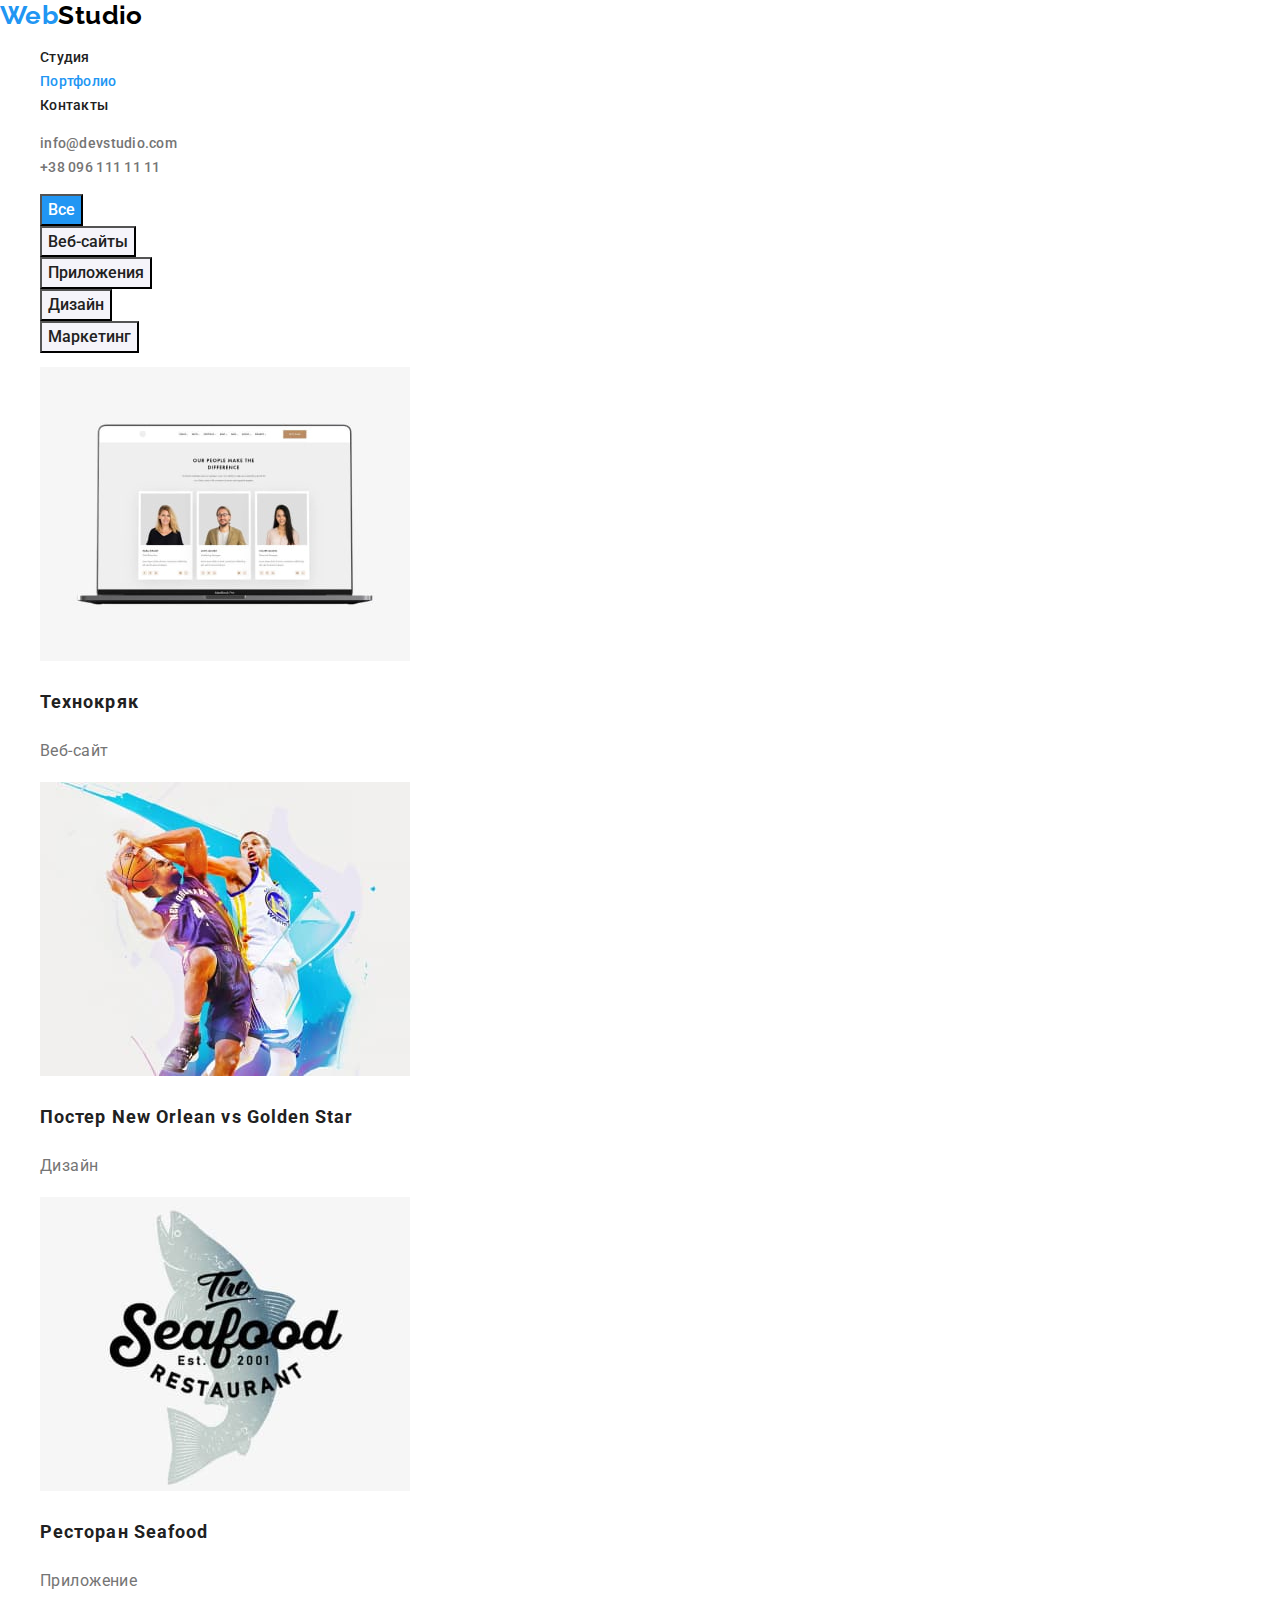
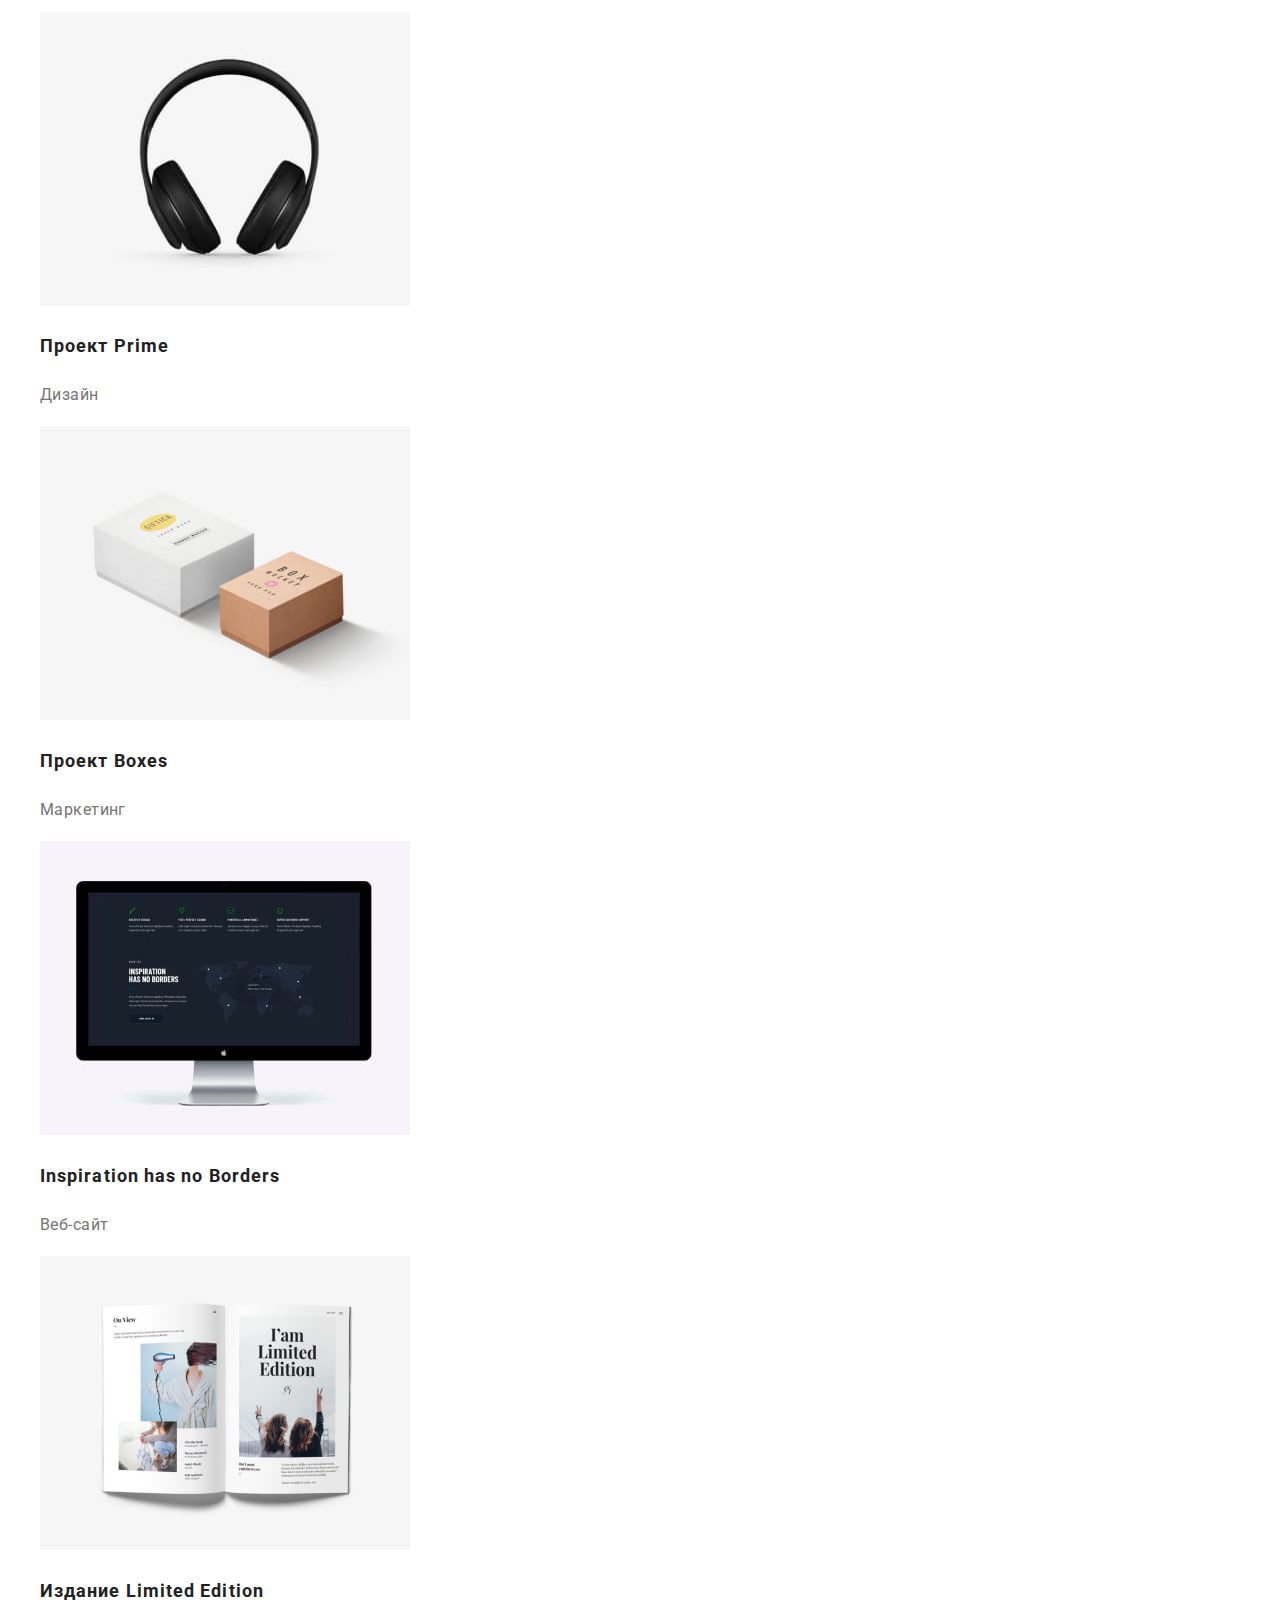
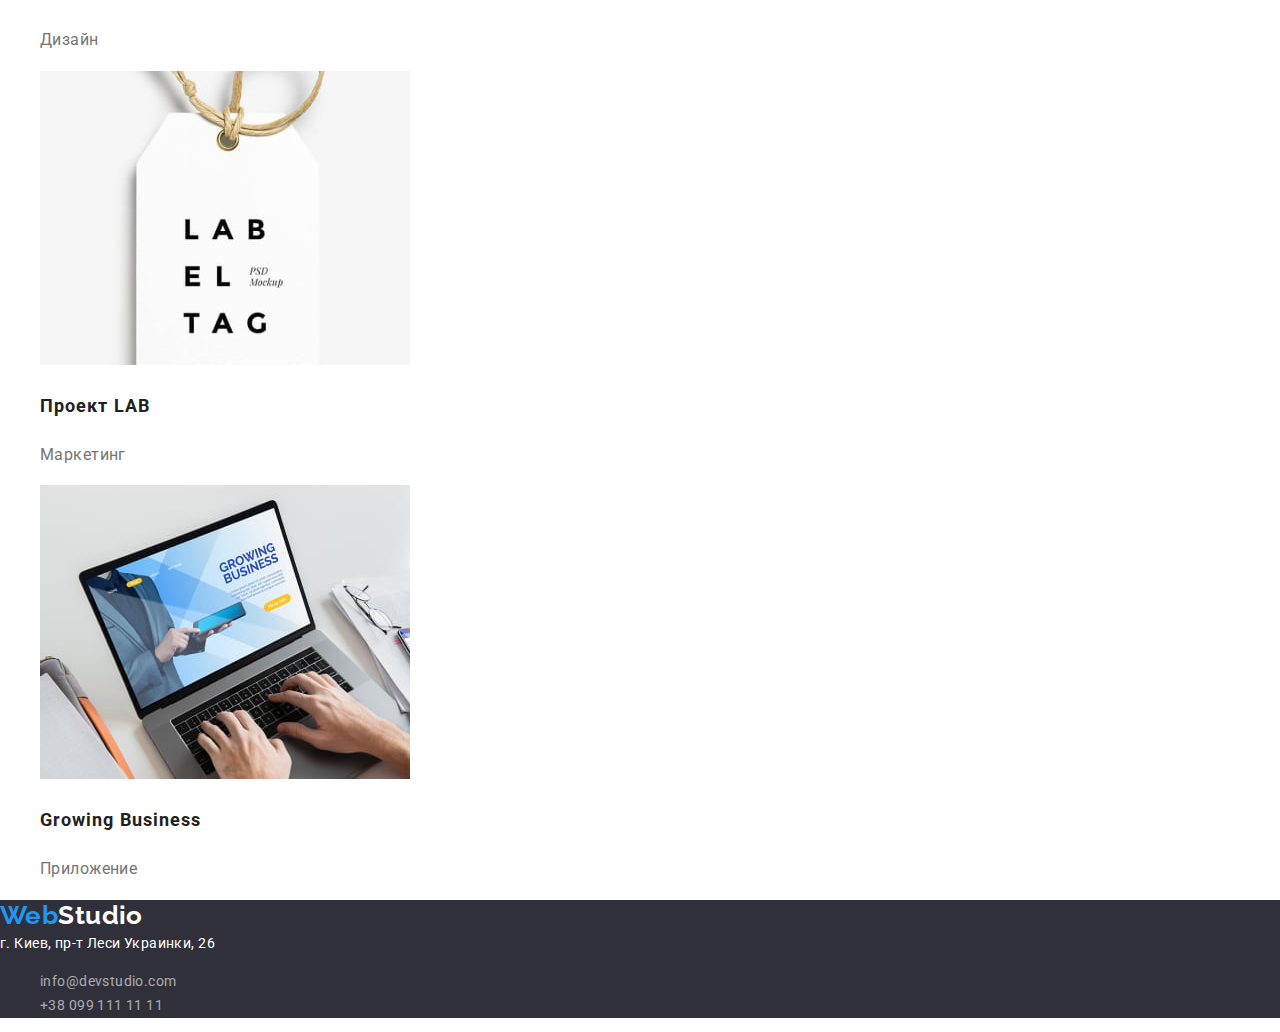
==== portfolio.html @ 74e5f5d5 "Додає попередні файли" ====
<!DOCTYPE html>
<html lang="ru">

<head>
    <meta charset="UTF-8">
    <meta http-equiv="X-UA-Compatible" content="IE=edge">
    <meta name="viewport" content="width=device-width, initial-scale=1.0">
    <title>Портфолио</title>
    <link rel="preconnect" href="https://fonts.gstatic.com">
    <link href="https://fonts.googleapis.com/css2?family=Raleway:wght@700&family=Roboto:wght@400;500;700;900&display=swap"
        rel="stylesheet" />
    <link rel="stylesheet" href="https://cdnjs.cloudflare.com/ajax/libs/modern-normalize/0.2.0/modern-normalize.min.css" />
    <link rel="stylesheet" href="./css/styles.css" />
</head>

<body>
    <!--Шапка сайта-->
<header>
    <nav>
        <a class="logo" href="./index.html"><span class="logo-web">Web</span>Studio</a>
        <ul class="list">
            <li><a href="./index.html" class="link">Студия</a></li>
            <li><a href="./portfolio.html" class="link link-current">Портфолио</a></li>
            <li><a href="" class="link">Контакты</a></li>
        </ul>
    </nav>

    <ul class="list">
        <li><a class="contacts" href="mailto:info@devstudio.com">info@devstudio.com</a></li>
        <li><a class="contacts" href="tel:+380961111111">+38 096 111 11 11</a></li>
    </ul>
</header>
<main>
    <section>
        <h1 class="visually-hidden">Портфолио</h1>
        <ul class="list">
            <li><button class="button-filter button-current" type="button">Все</button></li>
            <li><button class="button-filter" type="button">Веб-сайты</button></li>
            <li><button class="button-filter" type="button">Приложения</button></li>
            <li><button class="button-filter" type="button">Дизайн</button></li>
            <li><button class="button-filter" type="button">Маркетинг</button></li>
        </ul>
        <ul class="list">
            <li class="portfolio">
               <a href="">
                   <img src="./images/portfolio/img1.jpg" alt="" width="370">
                    <h2 class="portfolio-name">Технокряк</h2>
                    <p class="portfolio-description">Веб-сайт</p>
                </a>
            </li>
            <li class="portfolio">
                <a href="">
                    <img src="./images/portfolio/img2.jpg" alt="" width="370">
                 <h2 class="portfolio-name">Постер New Orlean vs Golden Star</h2>
                 <p class="portfolio-description">Дизайн</p>
                </a>
            </li>
            <li class="portfolio">
                <a href="">
                    <img src="./images/portfolio/img3.jpg" alt="" width="370">
                    <h2 class="portfolio-name">Ресторан Seafood</h2>
                    <p class="portfolio-description">Приложение</p>
                </a>
            </li>
            <li class="portfolio">
                <a href="">
                    <img src="./images/portfolio/img4.jpg" alt="" width="370">
                    <h2 class="portfolio-name">Проект Prime</h2>
                    <p class="portfolio-description">Дизайн</p>
                </a>
            </li>
            <li class="portfolio">
                <a href="">
                    <img src="./images/portfolio/img5.jpg" alt="" width="370">
                    <h2 class="portfolio-name">Проект Boxes</h2>
                    <p class="portfolio-description">Маркетинг</p>
                </a>
            </li>
            <li class="portfolio">
                <a href="">
                    <img src="./images/portfolio/img6.jpg" alt="" width="370">
                    <h2 class="portfolio-name">Inspiration has no Borders</h2>
                    <p class="portfolio-description">Веб-сайт</p>
                </a>
            </li>
            <li class="portfolio">
                <a href="">
                    <img src="./images/portfolio/img7.jpg" alt="" width="370">
                    <h2 class="portfolio-name">Издание Limited Edition</h2>
                    <p class="portfolio-description">Дизайн</p>
                </a>
            </li>
            <li class="portfolio">
                <a href="">
                    <img src="./images/portfolio/img8.jpg" alt="" width="370">
                    <h2 class="portfolio-name">Проект LAB</h2>
                    <p class="portfolio-description">Маркетинг</p>
                </a>
            </li>
            <li class="portfolio">
                <a href="">
                    <img src="./images/portfolio/img9.jpg" alt="" width="370">
                    <h2 class="portfolio-name">Growing Business</h2>
                    <p class="portfolio-description">Приложение</p>
                </a>
            </li>
        </ul>
    </section>
</main>


<!--Подвал сайта-->
<footer class="footer">
    <a class="logo-footer" href="./index.html"><span class="logo-web">Web</span>Studio</a>
    <address class="address">г. Киев, пр-т Леси Украинки, 26</address>
    <ul class="list">
        <li><a class="contacts-footer" href="mailto:info@devstudio.com">info@devstudio.com</a></li>
        <li><a class="contacts-footer" href="tel:+380991111111">+38 099 111 11 11</a></li>
    </ul>
</footer>
</body>

</html>
---- css/styles.css ----
:root {
  --main-text-color: #757575;
  --title-color: #212121;
  --background-text-color: #ffffff;
  --special-text-color: #2196f3;
  --white-bg-color: #ffffff;
  --dark-bg-color: #2f303a;
  --second-bg-color: #f5f4fa;
  --third-bg-color: #2196f3;
}

body {
  font-family: 'Roboto', sans-serif;
  font-style: normal;
  font-weight: 400;
  font-size: 14px;
  line-height: 1.71;
  letter-spacing: 0.03em;
  background-color: var(--white-bg-color);
  color: var(--main-text-color);
}

.visually-hidden {
  position: absolute !important;
  clip: rect(1px 1px 1px 1px);
  clip: rect(1px, 1px, 1px, 1px);
  padding: 0 !important;
  border: 0 !important;
  height: 1px !important;
  width: 1px !important;
  overflow: hidden;
}

.link,
.contacts {
  font-weight: 500;
  font-size: 14px;
  line-height: 1.14;
  letter-spacing: 0.02em;
  text-decoration: none;
}

.link {
  color: var(--title-color);
}

.contacts {
  color: inherit;
}

.link-current,
.link:hover,
.link:focus,
.contacts:focus,
.contacts:hover,
.contacts-footer:hover,
.contacts-footer:focus {
  color: var(--special-text-color);
}

.contacts-footer {
  color: rgba(255, 255, 255, 0.6);
  text-decoration: none;
}

.list {
  list-style: none;
}

.logo,
.logo-footer {
  font-family: 'Raleway', sans-serif;
  font-weight: 700;
  font-size: 26px;
  line-height: 1.19;
  text-decoration: none;
}

.logo-web {
  color: var(--special-text-color);
}

.logo-footer {
  color: var(--white-bg-color);
}

.logo {
  color: #000000;
}

.hero,
.footer {
  background-color: var(--dark-bg-color);
}

.hero-title {
  font-weight: 900;
  font-size: 44px;
  line-height: 1.36;
  text-align: center;
  letter-spacing: 0.06em;
  color: var(--background-text-color);
}
.section-title {
  font-size: 36px;
  line-height: 1.16;
  text-align: center;
}

.section-item {
  font-size: 14px;
  line-height: 1.14;
}

.hero-title,
.section-item {
  text-transform: uppercase;
}

.team-name {
  font-weight: 500;
  font-size: 16px;
}

.section-title,
.section-item,
.team-name {
  color: var(--title-color);
}

.team-position {
  font-size: 16px;
}

.team {
  background-color: var(--second-bg-color);
}

.team-name,
.team-position {
  line-height: 1.18;
  text-align: center;
}

.address {
  font-style: normal;
  color: var(--background-text-color);
}

.button-order {
  font-weight: 700;
  font-size: 16px;
  line-height: 1.87;
  text-align: center;
  letter-spacing: 0.06em;
  color: var(--background-text-color);
  background-color: var(--third-bg-color);
}

.button-filter {
  font-weight: 500;
  font-size: 16px;
  line-height: 1.62;
  text-align: center;
  color: var(--title-color);
  background-color: var(--second-bg-color);
}

.button-current {
  color: var(--background-text-color);
  background-color: var(--third-bg-color);
}

.button-order,
.button-filter {
  cursor: pointer;
}

button:focus,
button:hover,
.portfolio:hover,
.portfolio:focus {
  background-color: var(--third-bg-color);
}

a {
  text-decoration: none;
  color: var(--main-text-color);
}

.portfolio-name {
  font-size: 18px;
  line-height: 2;
  letter-spacing: 0.06em;
  color: var(--title-color);
}

.portfolio-description {
  font-size: 16px;
  line-height: 1.87;
}
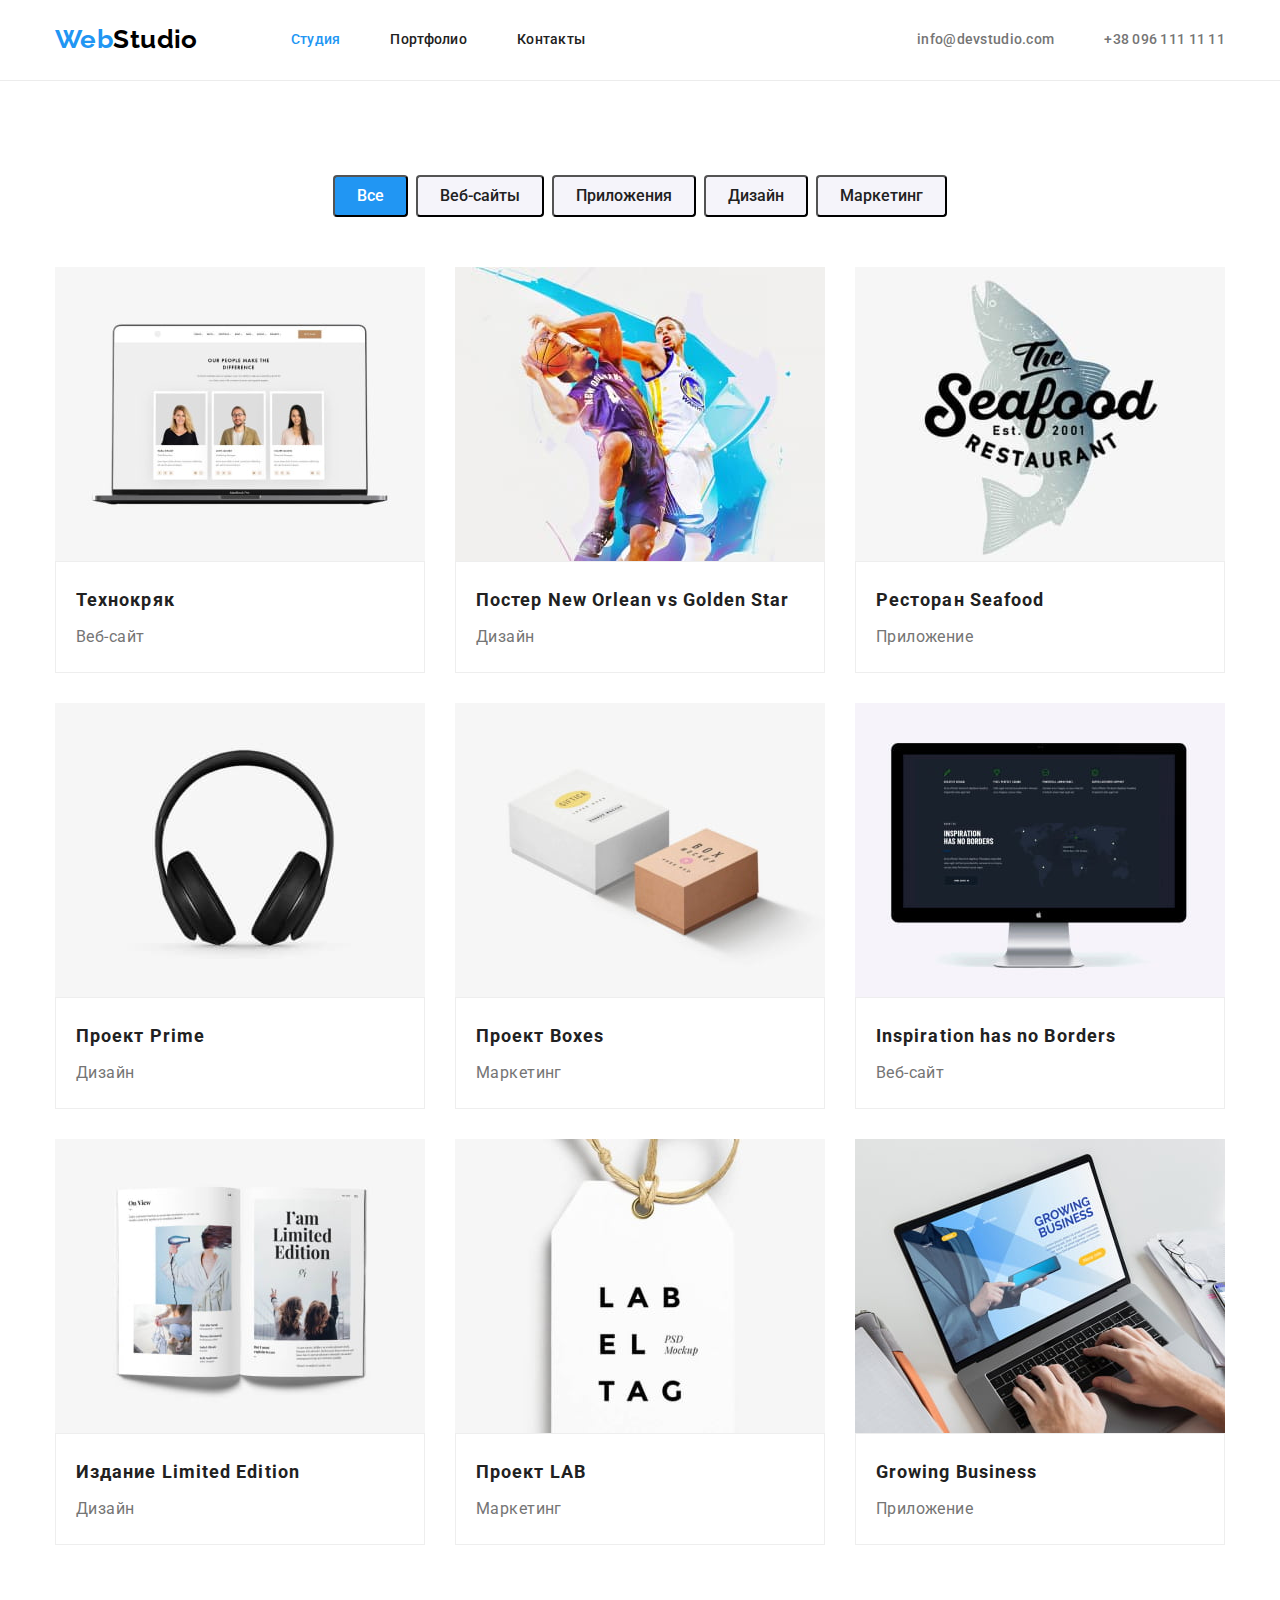
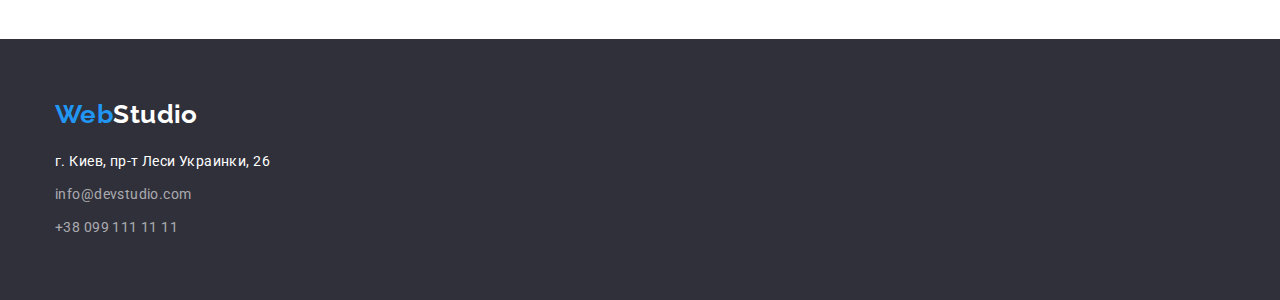
==== commit 4aa5cecf: "Changes into css portfolio" ====
--- a/portfolio.html
+++ b/portfolio.html
@@ -15,108 +15,140 @@
 
 <body>
     <!--Шапка сайта-->
-<header>
-    <nav>
-        <a class="logo" href="./index.html"><span class="logo-web">Web</span>Studio</a>
-        <ul class="list">
-            <li><a href="./index.html" class="link">Студия</a></li>
-            <li><a href="./portfolio.html" class="link link-current">Портфолио</a></li>
-            <li><a href="" class="link">Контакты</a></li>
+<header class="header">
+    <div class="container header-content">
+        <nav class="all-nav">
+            <a class="logo" href="./index.html"><span class="logo-web">Web</span>Studio</a>
+            <ul class="list nav-list">
+                <li class="item"><a href="./index.html" class="link link-current">Студия</a></li>
+                <li class="item"><a href="./portfolio.html" class="link">Портфолио</a></li>
+                <li class="item"><a href="" class="link">Контакты</a></li>
+            </ul>
+        </nav>
+
+        <ul class="list contacts-list">
+            <li class="item"><a class="contacts" href="mailto:info@devstudio.com">info@devstudio.com</a></li>
+            <li class="item"><a class="contacts" href="tel:+380961111111">+38 096 111 11 11</a></li>
         </ul>
-    </nav>
+    </div>
+</header>
 
-    <ul class="list">
-        <li><a class="contacts" href="mailto:info@devstudio.com">info@devstudio.com</a></li>
-        <li><a class="contacts" href="tel:+380961111111">+38 096 111 11 11</a></li>
-    </ul>
-</header>
 <main>
-    <section>
-        <h1 class="visually-hidden">Портфолио</h1>
-        <ul class="list">
-            <li><button class="button-filter button-current" type="button">Все</button></li>
-            <li><button class="button-filter" type="button">Веб-сайты</button></li>
-            <li><button class="button-filter" type="button">Приложения</button></li>
-            <li><button class="button-filter" type="button">Дизайн</button></li>
-            <li><button class="button-filter" type="button">Маркетинг</button></li>
-        </ul>
-        <ul class="list">
-            <li class="portfolio">
-               <a href="">
-                   <img src="./images/portfolio/img1.jpg" alt="" width="370">
-                    <h2 class="portfolio-name">Технокряк</h2>
-                    <p class="portfolio-description">Веб-сайт</p>
-                </a>
-            </li>
-            <li class="portfolio">
-                <a href="">
-                    <img src="./images/portfolio/img2.jpg" alt="" width="370">
-                 <h2 class="portfolio-name">Постер New Orlean vs Golden Star</h2>
-                 <p class="portfolio-description">Дизайн</p>
-                </a>
-            </li>
-            <li class="portfolio">
-                <a href="">
-                    <img src="./images/portfolio/img3.jpg" alt="" width="370">
-                    <h2 class="portfolio-name">Ресторан Seafood</h2>
-                    <p class="portfolio-description">Приложение</p>
-                </a>
-            </li>
-            <li class="portfolio">
-                <a href="">
-                    <img src="./images/portfolio/img4.jpg" alt="" width="370">
-                    <h2 class="portfolio-name">Проект Prime</h2>
-                    <p class="portfolio-description">Дизайн</p>
-                </a>
-            </li>
-            <li class="portfolio">
-                <a href="">
-                    <img src="./images/portfolio/img5.jpg" alt="" width="370">
-                    <h2 class="portfolio-name">Проект Boxes</h2>
-                    <p class="portfolio-description">Маркетинг</p>
-                </a>
-            </li>
-            <li class="portfolio">
-                <a href="">
-                    <img src="./images/portfolio/img6.jpg" alt="" width="370">
-                    <h2 class="portfolio-name">Inspiration has no Borders</h2>
-                    <p class="portfolio-description">Веб-сайт</p>
-                </a>
-            </li>
-            <li class="portfolio">
-                <a href="">
-                    <img src="./images/portfolio/img7.jpg" alt="" width="370">
-                    <h2 class="portfolio-name">Издание Limited Edition</h2>
-                    <p class="portfolio-description">Дизайн</p>
-                </a>
-            </li>
-            <li class="portfolio">
-                <a href="">
-                    <img src="./images/portfolio/img8.jpg" alt="" width="370">
-                    <h2 class="portfolio-name">Проект LAB</h2>
-                    <p class="portfolio-description">Маркетинг</p>
-                </a>
-            </li>
-            <li class="portfolio">
-                <a href="">
-                    <img src="./images/portfolio/img9.jpg" alt="" width="370">
-                    <h2 class="portfolio-name">Growing Business</h2>
-                    <p class="portfolio-description">Приложение</p>
-                </a>
-            </li>
-        </ul>
+    <section class="section">
+        <div class="container">
+            <h1 class="visually-hidden">Портфолио</h1>
+            <ul class="list filter">
+                <li class="filter-item"><button class="button-filter button-current" type="button">Все</button></li>
+                <li class="filter-item"><button class="button-filter" type="button">Веб-сайты</button></li>
+                <li class="filter-item"><button class="button-filter" type="button">Приложения</button></li>
+                <li class="filter-item"><button class="button-filter" type="button">Дизайн</button></li>
+                <li class="filter-item"><button class="button-filter" type="button">Маркетинг</button></li>
+            </ul>
+            <ul class="list portfolio-list">
+                <li class="portfolio">
+                    <a href="">
+                        <img src="./images/portfolio/img1.jpg" alt="" width="370">
+                        <div class="portfolio-footer">
+                            <h2 class="portfolio-name">Технокряк</h2>
+                            <p class="portfolio-description">Веб-сайт</p>
+                        </div>
+                    </a>
+                </li>
+                <li class="portfolio">
+                    <a href="">
+                        <img src="./images/portfolio/img2.jpg" alt="" width="370">
+                        <div class="portfolio-footer">
+                            <h2 class="portfolio-name">Постер New Orlean vs Golden Star</h2>
+                            <p class="portfolio-description">Дизайн</p>
+                        </div>
+                   </a>
+                </li>
+                <li class="portfolio">
+                    <a href="">
+                        <img src="./images/portfolio/img3.jpg" alt="" width="370">
+                        <div class="portfolio-footer">
+                            <h2 class="portfolio-name">Ресторан Seafood</h2>
+                            <p class="portfolio-description">Приложение</p>
+                        </div>
+                       
+                    </a>
+                </li>
+                <li class="portfolio">
+                    <a href="">
+                        <img src="./images/portfolio/img4.jpg" alt="" width="370">
+                        <div class="portfolio-footer">
+                            <h2 class="portfolio-name">Проект Prime</h2>
+                            <p class="portfolio-description">Дизайн</p>
+                        </div>
+                        
+                    </a>
+                </li>
+                <li class="portfolio">
+                    <a href="">
+                        <img src="./images/portfolio/img5.jpg" alt="" width="370">
+                        <div class="portfolio-footer">
+                            <h2 class="portfolio-name">Проект Boxes</h2>
+                            <p class="portfolio-description">Маркетинг</p>
+                        </div>
+                        
+                    </a>
+                </li>
+                <li class="portfolio">
+                    <a href="">
+                        <img src="./images/portfolio/img6.jpg" alt="" width="370">
+                        <div class="portfolio-footer">
+                            <h2 class="portfolio-name">Inspiration has no Borders</h2>
+                            <p class="portfolio-description">Веб-сайт</p>
+                        </div>
+                        
+                    </a>
+                </li>
+                <li class="portfolio">
+                    <a href="">
+                        <img src="./images/portfolio/img7.jpg" alt="" width="370">
+                        <div class="portfolio-footer">
+                            <h2 class="portfolio-name">Издание Limited Edition</h2>
+                            <p class="portfolio-description">Дизайн</p>
+                        </div>
+                        
+                    </a>
+                </li>
+                <li class="portfolio">
+                    <a href="">
+                        <img src="./images/portfolio/img8.jpg" alt="" width="370">
+                        <div class="portfolio-footer">
+                            <h2 class="portfolio-name">Проект LAB</h2>
+                            <p class="portfolio-description">Маркетинг</p>
+                        </div>
+                        
+                    </a>
+                </li>
+                <li class="portfolio">
+                    <a href="">
+                        <img src="./images/portfolio/img9.jpg" alt="" width="370">
+                        <div class="portfolio-footer">
+                            <h2 class="portfolio-name">Growing Business</h2>
+                            <p class="portfolio-description">Приложение</p>
+                        </div>
+                        
+                    </a>
+                </li>
+            </ul>
+        </div>
     </section>
 </main>
 
 
 <!--Подвал сайта-->
 <footer class="footer">
-    <a class="logo-footer" href="./index.html"><span class="logo-web">Web</span>Studio</a>
-    <address class="address">г. Киев, пр-т Леси Украинки, 26</address>
-    <ul class="list">
-        <li><a class="contacts-footer" href="mailto:info@devstudio.com">info@devstudio.com</a></li>
-        <li><a class="contacts-footer" href="tel:+380991111111">+38 099 111 11 11</a></li>
-    </ul>
+    <div class="container">
+        <a class="logo-footer" href="./index.html"><span class="logo-web">Web</span>Studio</a>
+        <address class="address">г. Киев, пр-т Леси Украинки, 26</address>
+        <ul class="list">
+            <li class= "address-item"><a class="contacts-footer" href="mailto:info@devstudio.com">info@devstudio.com</a></li>
+            <li class= "address-item"><a class="contacts-footer" href="tel:+380991111111">+38 099 111 11 11</a></li>
+        </ul>
+    </div>
 </footer>
 </body>
 
--- a/css/styles.css
+++ b/css/styles.css
@@ -9,6 +9,16 @@
   --third-bg-color: #2196f3;
 }
 
+html {
+  box-sizing: border-box;
+}
+
+*,
+*::before,
+*::after {
+  box-sizing: inherit;
+}
+
 body {
   font-family: 'Roboto', sans-serif;
   font-style: normal;
@@ -20,6 +30,26 @@
   color: var(--main-text-color);
 }
 
+h1,
+h2,
+h3,
+h4,
+h5,
+h6,
+p {
+  margin-top: 0;
+}
+
+  p   {
+    margin-block-end: 0;
+  }
+
+img {
+  display: block;
+  max-width: 100%;
+  height: auto;
+}
+
 .visually-hidden {
   position: absolute !important;
   clip: rect(1px 1px 1px 1px);
@@ -29,7 +59,67 @@
   height: 1px !important;
   width: 1px !important;
   overflow: hidden;
-}
+
+  margin: 0;
+}
+
+.list {
+  margin-top: 0;
+  margin-bottom: 0;
+  padding-left: 0;
+  list-style: none;
+}
+
+.container {
+  width: 1200px;
+  padding-right: 15px;
+  padding-left: 15px;
+  margin-right: auto;
+  margin-left: auto;
+ }
+
+ .header {
+   border-bottom: 1px solid #ECECEC;
+ }
+
+ .header-content {
+  display: flex;
+  align-items: center;
+  
+}
+.all-nav {
+  display: flex; 
+ } 
+
+ .logo {
+  display: block;
+  padding-top: 24px;
+  padding-bottom: 25px;
+}
+
+ .nav-list {
+  display: flex; 
+  margin-left: 93px;
+ }
+ .nav-list .link{
+  display: block;
+  padding-top: 32px;
+  padding-bottom: 32px;
+ }
+
+ .nav-list .item:not(:last-child) {
+     margin-right: 50px;
+ }
+
+ .contacts-list {
+  display: flex; 
+  margin-left: auto;
+ }
+
+ .contacts-list .item:not(:last-child) {
+  margin-right: 50px;
+ }
+ 
 
 .link,
 .contacts {
@@ -63,8 +153,12 @@
   text-decoration: none;
 }
 
-.list {
-  list-style: none;
+
+
+ img {
+  display: block;
+  max-width: 100%;
+  height: auto;
 }
 
 .logo,
@@ -88,6 +182,12 @@
   color: #000000;
 }
 
+.hero {
+  text-align: center;
+   padding-top: 200px;
+  padding-bottom: 200px;
+}
+
 .hero,
 .footer {
   background-color: var(--dark-bg-color);
@@ -100,26 +200,83 @@
   text-align: center;
   letter-spacing: 0.06em;
   color: var(--background-text-color);
-}
+
+  width: 696px;
+  margin: 0 auto 30px;
+  
+}
+
+.section {
+  padding-top: 94px;
+  padding-bottom: 94px;
+}
+
+.benefits-list{
+display: flex;
+
+}
+
+.benefits-item {
+  width: 270px;
+}
+
+.benefits-item:not(:last-child) {
+margin-right: 30px;
+}
+
+
 .section-title {
   font-size: 36px;
   line-height: 1.16;
   text-align: center;
+
+  margin-bottom: 50px;
 }
 
 .section-item {
   font-size: 14px;
   line-height: 1.14;
-}
+  margin-bottom: 10px;
+}
+
+.section-doing {
+    padding-bottom: 94px;
+}
+
+.doing-list {
+  display: flex;
+}
+
+.doing-item:not(:last-child) {
+margin-right: 30px;
+}
+
 
 .hero-title,
 .section-item {
   text-transform: uppercase;
 }
 
+
+.team-list {
+  display: flex;
+}
+
+.team-item {
+  background-color: var(--white-bg-color);
+}
+
+.team-item:not(:last-child) {
+ margin-right: 30px; 
+}
+
 .team-name {
   font-weight: 500;
   font-size: 16px;
+
+  padding-bottom: 10px;
+  margin-block-end: 0;
+
 }
 
 .section-title,
@@ -130,6 +287,12 @@
 
 .team-position {
   font-size: 16px;
+ }
+
+.team-footer {
+
+  padding-top: 30px;
+  padding-bottom: 30px;
 }
 
 .team {
@@ -142,9 +305,20 @@
   text-align: center;
 }
 
+.footer{
+  padding-top: 60px;
+  padding-bottom: 60px;
+}
+
 .address {
   font-style: normal;
   color: var(--background-text-color);
+
+  margin-top: 20px;
+}
+
+.address-item {
+  margin-top: 9px;
 }
 
 .button-order {
@@ -155,6 +329,10 @@
   letter-spacing: 0.06em;
   color: var(--background-text-color);
   background-color: var(--third-bg-color);
+
+  padding: 10px 32px 10px 32px;
+  box-shadow: 0px 4px 4px rgba(0, 0, 0, 0.15);
+  border-radius: 4px;
 }
 
 .button-filter {
@@ -164,6 +342,13 @@
   text-align: center;
   color: var(--title-color);
   background-color: var(--second-bg-color);
+
+  padding: 6px 22px 6px 22px;
+   border-radius: 4px;
+}
+
+.filter-item:not(:last-child) {
+  margin-right: 8px;
 }
 
 .button-current {
@@ -183,16 +368,51 @@
   background-color: var(--third-bg-color);
 }
 
+.filter {
+  display: flex;
+  justify-content: center;
+  margin-bottom: 50px;
+}
+
 a {
   text-decoration: none;
   color: var(--main-text-color);
 }
+
+.portfolio-list {
+  display: flex;
+  flex-wrap: wrap;
+  margin-right: -30px;
+    margin-bottom: -30px;
+}
+
+.portfolio {width: 370px;
+    margin-right: 30px;
+    margin-bottom: 30px;
+    flex-basis: calc((100% - 90px) / 3);
+   
+}
+
+.portfolio:nth-child(3n) {
+margin-right: 0px;
+}
+
+.portfolio-footer {
+  border: 1px solid #eeeeee;
+
+  padding: 20px 24px 20px 20px;
+}
+
+
+
 
 .portfolio-name {
   font-size: 18px;
   line-height: 2;
   letter-spacing: 0.06em;
   color: var(--title-color);
+
+  margin-bottom: 4px;
 }
 
 .portfolio-description {
